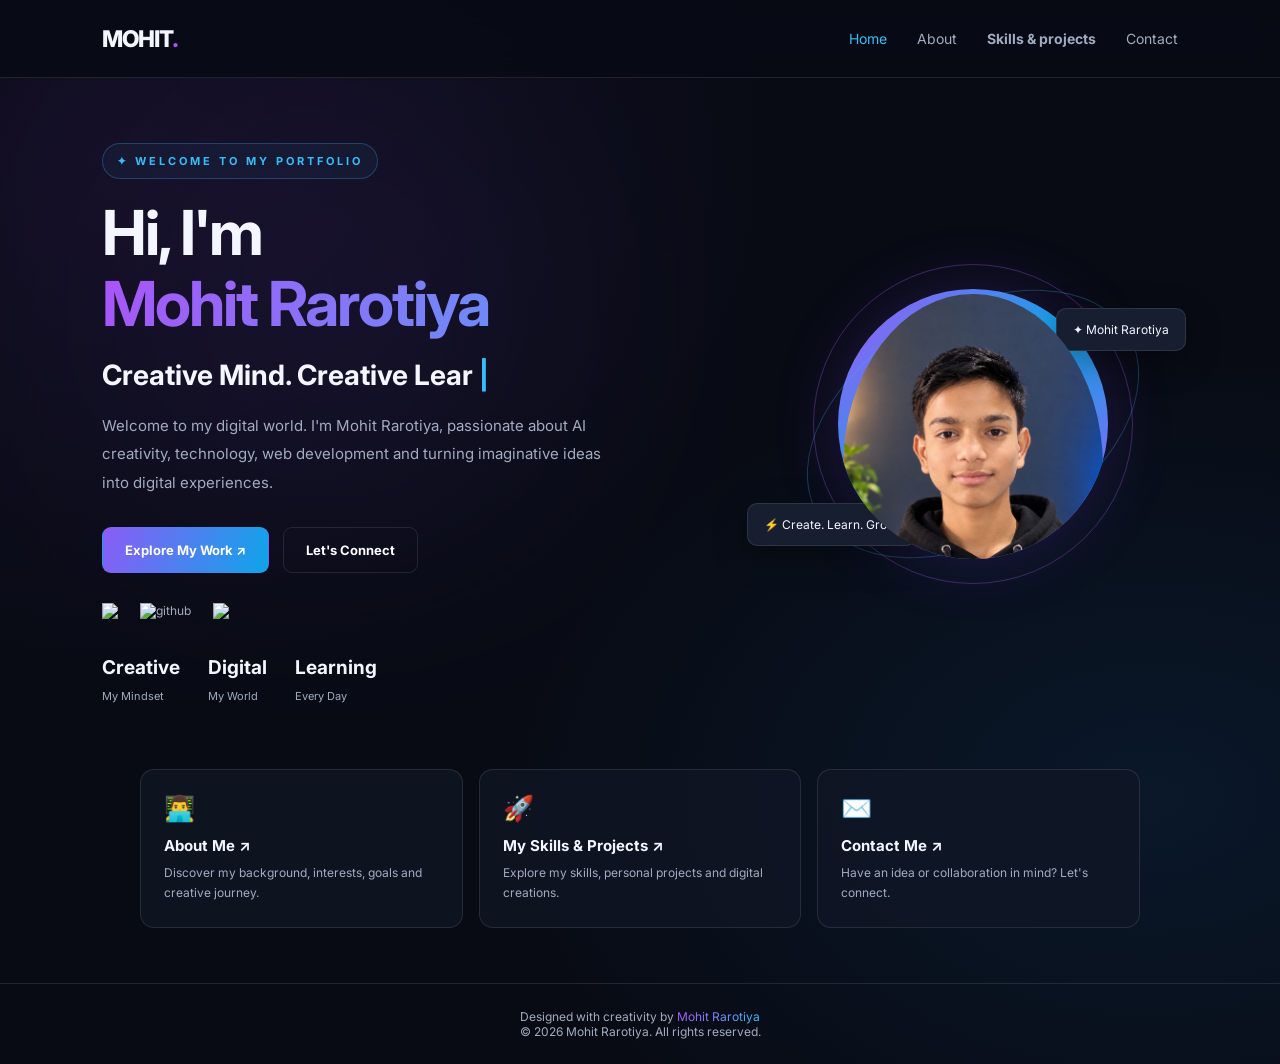
==== index.html @ 7d55318b "Add files via upload" ====
<!DOCTYPE html>
<html lang="en">
<head>
    <meta charset="UTF-8">
    <meta name="viewport" content="width=device-width, initial-scale=1.0">

    <meta name="description" content="Official portfolio of Mohit Rarotiya. Explore my skills, creative projects, AI creations and web development journey.">
    <meta name="theme-color" content="#080b14">

    <title>Mohit Rarotiya | Official Portfolio</title>

    <!-- Google Font -->
    <link rel="preconnect" href="https://fonts.googleapis.com">
    <link rel="preconnect" href="https://fonts.gstatic.com" crossorigin>
    <link href="https://fonts.googleapis.com/css2?family=Inter:wght@400;500;600;700;800;900&display=swap" rel="stylesheet">

    <!-- Main CSS -->
    <link rel="stylesheet" href="style.css">

    <!-- Main JavaScript -->
    <script src="script.js" defer></script>

    <!-- Homepage-only premium effects -->
    <style>
        .hero {
            position: relative;
            isolation: isolate;
        }

        .hero::before {
            content: "";
            position: absolute;
            width: 240px;
            height: 240px;
            background: #8b5cf6;
            filter: blur(140px);
            opacity: .23;
            z-index: -1;
            top: 15%;
            left: 10%;
            pointer-events: none;
        }

        .hero-content {
            animation: heroEnter 1s ease both;
        }

        .hero h1 .gradient {
            background-size: 200% auto;
            animation: gradientFlow 4s linear infinite;
        }

        .hero .tag {
            display: inline-block;
            padding: 10px 14px;
            border: 1px solid #38bdf844;
            border-radius: 30px;
            background: #38bdf80d;
        }

        .hero-image {
            perspective: 900px;
        }

        .profile-circle {
            transition: transform .4s ease;
        }

        .profile-circle:hover {
            transform: scale(1.045) rotateY(-5deg);
        }

        .floating-card {
            box-shadow: 0 10px 35px #0005;
            backdrop-filter: blur(12px);
            animation: cardFloat 4s ease-in-out infinite;
        }

        .card-two {
            animation-delay: -2s;
        }

        .hero-stats {
            display: flex;
            flex-wrap: wrap;
            gap: 28px;
            margin-top: 34px;
        }

        .hero-stat strong {
            display: block;
            font-size: 19px;
            color: #f4f6ff;
            margin-bottom: 5px;
        }

        .hero-stat span {
            color: #a2abc0;
            font-size: 11px;
        }

        .quick-links {
            width: min(1000px, 84%);
            margin: 0 auto 55px;
            display: grid;
            grid-template-columns: repeat(3, minmax(0, 1fr));
            gap: 16px;
        }

        .quick-link {
            display: block;
            padding: 23px;
            background: #111726b8;
            border: 1px solid rgba(255,255,255,.1);
            border-radius: 14px;
            transition: transform .3s, border-color .3s,
                        background .3s;
        }

        .quick-link:hover {
            transform: translateY(-6px);
            border-color: #a855f788;
            background: #171e30;
        }

        .quick-link .quick-icon {
            font-size: 25px;
            display: block;
            margin-bottom: 13px;
        }

        .quick-link h2 {
            font-size: 15px;
            margin-bottom: 8px;
        }

        .quick-link p {
            color: #a2abc0;
            font-size: 12px;
            line-height: 1.7;
        }

        @keyframes heroEnter {
            from { opacity: 0; transform: translateY(25px); }
            to { opacity: 1; transform: translateY(0); }
        }

        @keyframes gradientFlow {
            to { background-position: 200% center; }
        }

        @keyframes cardFloat {
            0%, 100% { translate: 0 0; }
            50% { translate: 0 -9px; }
        }

        @media (max-width: 800px) {
            .hero-stats {
                justify-content: center;
                gap: 24px;
            }

            .quick-links {
                grid-template-columns: 1fr;
            }

            .quick-link {
                padding: 20px;
            }
        }

        @media (prefers-reduced-motion: reduce) {
            .hero-content,
            .hero h1 .gradient,
            .floating-card {
                animation: none;
            }
        }
    </style>
</head>

<body>

    <!-- NAVIGATION -->
    <header class="navbar">
        <a href="index.html" class="logo" aria-label="Mohit Rarotiya Home">
            MOHIT<span>.</span>
        </a>

        <button
            class="menu-btn"
            id="menuBtn"
            aria-label="Toggle navigation"
            aria-expanded="false"
            aria-controls="navMenu">
            ☰
        </button>

        <nav id="navMenu" aria-label="Main navigation">
            <a href="index.html" class="active">Home</a>
            <a href="about.html">About</a>
            <a href="skills.html"><b>Skills & projects</b></a>
            <a href="contact.html">Contact</a>
        </nav>
    </header>

    <!-- MAIN HERO -->
    <main>
        <section class="hero">

            <div class="hero-content reveal">

                <p class="tag">✦ WELCOME TO MY PORTFOLIO</p>

                <h1>
                    Hi, I'm<br>
                    <span class="gradient">Mohit Rarotiya</span>
                </h1>

                <h2>
                    Creative Mind.
                    <span id="typing">AI Creator</span>
                    <span class="cursor">|</span>
                </h2>

                <p class="description">
                    Welcome to my digital world. I'm Mohit Rarotiya,
                    passionate about AI creativity, technology, web
                    development and turning imaginative ideas into
                    digital experiences.
                </p>

                <div class="buttons">
                    <a href="skills.html" class="btn">
                        Explore My Work ↗
                    </a>

                    <a href="contact.html" class="btn btn-outline">
                        Let's Connect
                    </a>
                </div>

                <!-- SOCIAL LINKS -->
                <div class="socials">
                    <a href="https://www.instagram.com/"
                       target="_blank"
                       rel="noopener noreferrer">
                       <img src="https://img.icons8.com/?size=80&id=BrU2BBoRXiWq&format=png" ↗
                    </a>

                    <a href="https://github.com/mohitrarotiya434-cell?utm_source=chatgpt.com"
                       target="_blank"
                       rel="noopener noreferrer">
                        <img src="https://img.icons8.com/?size=100&id=efFfwotdkiU5&format=png&color=000000" alt="github"></img>
                    </a>

                    <a href="https://www.linkedin.com/"
                       target="_blank"
                       rel="noopener noreferrer">
                        <img src="https://img.icons8.com/?size=100&id=13930&format=png&color=000000" ↗></img>
                    </a>
                </div>

                <!-- QUICK STATS -->
                <div class="hero-stats">
                    <div class="hero-stat">
                        <strong>Creative</strong>
                        <span>My Mindset</span>
                    </div>

                    <div class="hero-stat">
                        <strong>Digital</strong>
                        <span>My World</span>
                    </div>

                    <div class="hero-stat">
                        <strong>Learning</strong>
                        <span>Every Day</span>
                    </div>
                </div>

            </div>

            <!-- PROFILE VISUAL -->
            <div class="hero-image reveal">

                <div class="orbit orbit-one"></div>
                <div class="orbit orbit-two"></div>

                <div class="profile-circle">
                    <img
                        src="mohitimage.png"
                        alt="Mohit Rarotiya profile photo"
                        onerror="this.style.display='none'; this.nextElementSibling.style.display='grid';">

                    <span class="profile-placeholder">MR</span>
                </div>

                <div class="floating-card">
                    ✦ Mohit Rarotiya
                </div>

                <div class="floating-card card-two">
                    ⚡ Create. Learn. Grow.
                </div>

            </div>

        </section>

        <!-- QUICK NAVIGATION CARDS -->
        <section class="quick-links" aria-label="Explore portfolio">

            <a href="about.html" class="quick-link">
                <span class="quick-icon">👨‍💻</span>
                <h2>About Me ↗</h2>
                <p>
                    Discover my background, interests, goals
                    and creative journey.
                </p>
            </a>

            <a href="skills.html" class="quick-link">
                <span class="quick-icon">🚀</span>
                <h2>My Skills & Projects ↗</h2>
                <p>
                    Explore my skills, personal projects
                    and digital creations.
                </p>
            </a>

            <a href="contact.html" class="quick-link">
                <span class="quick-icon">✉️</span>
                <h2>Contact Me ↗</h2>
                <p>
                    Have an idea or collaboration in mind?
                    Let's connect.
                </p>
            </a>

        </section>

    </main>

    <!-- FOOTER -->
    <footer class="footer">
        <p>
            Designed with creativity by
            <span class="gradient">Mohit Rarotiya</span>
        </p>
        <p>
            © <span class="year"></span> Mohit Rarotiya.
            All rights reserved.
        </p>
    </footer>

</body>
</html>
---- style.css ----
@import url('https://fonts.googleapis.com/css2?family=Inter:wght@400;500;600;700;800&display=swap');

:root {
  --bg: #080b14;
  --panel: #111726;
  --text: #f4f6ff;
  --muted: #a2abc0;
  --purple: #a855f7;
  --blue: #38bdf8;
  --border: rgba(255,255,255,.10);
}

* {
  margin: 0;
  padding: 0;
  box-sizing: border-box;
}

html { scroll-behavior: smooth; }

body {
  font-family: 'Inter', sans-serif;
  background: var(--bg);
  color: var(--text);
  min-height: 100vh;
  overflow-x: hidden;
  background-image:
    radial-gradient(ellipse at 10% 15%, #54208026, transparent 40%),
    radial-gradient(ellipse at 90% 75%, #1261a526, transparent 40%);
}

a { color: inherit; text-decoration: none; }
button, input, textarea { font: inherit; }

.navbar {
  min-height: 78px;
  display: flex;
  align-items: center;
  justify-content: space-between;
  padding: 18px 8%;
  border-bottom: 1px solid var(--border);
  background: #080b14d9;
  backdrop-filter: blur(15px);
  position: sticky;
  top: 0;
  z-index: 100;
}

.logo { font-size: 23px; font-weight: 800; letter-spacing: -1px; }
.logo span { color: var(--purple); }

.navbar nav { display: flex; gap: 30px; }
.navbar nav a {
  font-size: 14px;
  color: var(--muted);
  transition: color .3s, transform .3s;
}
.navbar nav a:hover,
.navbar nav a.active { color: var(--blue); }
.navbar nav a:hover { transform: translateY(-2px); }

.menu-btn {
  display: none;
  background: none;
  color: white;
  border: 0;
  font-size: 26px;
  cursor: pointer;
}

.hero {
  width: min(1100px, 84%);
  min-height: 76vh;
  margin: auto;
  display: grid;
  grid-template-columns: 1.2fr .8fr;
  align-items: center;
  gap: 50px;
  padding: 65px 0;
}

.tag {
  color: var(--blue);
  font-size: 11px;
  font-weight: 700;
  letter-spacing: 3px;
  margin-bottom: 18px;
}

.hero h1, .section-heading h1 {
  font-size: clamp(36px, 5vw, 62px);
  line-height: 1.15;
  letter-spacing: -2px;
  margin-bottom: 18px;
}

.gradient {
  background: linear-gradient(110deg, var(--purple), var(--blue));
  -webkit-background-clip: text;
  background-clip: text;
  color: transparent;
}

.hero h2 { font-size: clamp(20px, 3vw, 28px); margin-bottom: 20px; }
.cursor { color: var(--blue); animation: blink .7s infinite; }

.description {
  max-width: 520px;
  color: var(--muted);
  font-size: 15px;
  line-height: 1.9;
}

.buttons { display: flex; gap: 14px; flex-wrap: wrap; margin: 30px 0; }

.btn {
  display: inline-flex;
  justify-content: center;
  align-items: center;
  padding: 14px 22px;
  border: 1px solid transparent;
  border-radius: 9px;
  color: white;
  font-size: 13px;
  font-weight: 700;
  background: linear-gradient(110deg, #8b5cf6, #0ea5e9);
  cursor: pointer;
  transition: transform .25s, box-shadow .25s;
}

.btn:hover {
  transform: translateY(-4px);
  box-shadow: 0 10px 30px #6d28d944;
}

.btn-outline { background: transparent; border-color: var(--border); }
.btn-outline:hover { border-color: var(--blue); }

.socials { display: flex; gap: 22px; flex-wrap: wrap; }
.socials a, .text-link { color: var(--muted); font-size: 12px; transition: color .3s; }
.socials a:hover, .text-link:hover { color: var(--blue); }

.hero-image {
  min-height: 360px;
  display: grid;
  place-items: center;
  position: relative;
}

.profile-circle {
  width: min(270px, 70vw);
  aspect-ratio: 1;
  border-radius: 50%;
  display: grid;
  place-items: center;
  overflow: hidden;
  background: linear-gradient(135deg, #a855f7, #0ea5e9, #a855f7);
  padding: 5px;
  box-shadow: 0 0 65px #7c3aed35;
  animation: float 5s ease-in-out infinite;
}

.profile-circle img {
  width: 100%;
  height: 100%;
  border-radius: 50%;
  object-fit: cover;
  position: relative;
  z-index: 1;
}

.profile-placeholder {
  display: none;
  place-items: center;
  width: 100%;
  height: 100%;
  border-radius: 50%;
  background: var(--panel);
  font-size: 50px;
  font-weight: 800;
}

.orbit {
  position: absolute;
  width: 320px;
  height: 320px;
  border: 1px solid #a855f755;
  border-radius: 50%;
  animation: spin 15s linear infinite;
}

.orbit-two {
  width: 360px;
  height: 230px;
  border-color: #38bdf844;
  transform: rotate(-30deg);
  animation-direction: reverse;
}

.floating-card {
  position: absolute;
  top: 18%;
  right: -2%;
  background: #171e30;
  border: 1px solid var(--border);
  padding: 13px 16px;
  border-radius: 10px;
  font-size: 12px;
  animation: float 4s ease-in-out infinite;
}

.card-two { top: auto; bottom: 16%; right: auto; left: -5%; animation-delay: -2s; }

.page-container { width: min(1000px, 84%); margin: auto; padding: 65px 0 85px; }
.section-heading { text-align: center; margin-bottom: 45px; }
.section-heading h1 { font-size: clamp(36px, 5vw, 50px); }
.section-heading > p:last-child { color: var(--muted); font-size: 14px; line-height: 1.8; }

.about-grid, .projects-grid {
  display: grid;
  grid-template-columns: repeat(2, minmax(0, 1fr));
  gap: 20px;
}

.about-card, .project-card, .skill-card, .contact-info, .contact-form, .quote-card {
  background: linear-gradient(145deg, #151c2d, #0d1220);
  border: 1px solid var(--border);
  border-radius: 16px;
  padding: 26px;
  transition: transform .3s, border-color .3s;
}

.about-card:hover, .project-card:hover, .skill-card:hover {
  transform: translateY(-6px);
  border-color: #a855f766;
}

.about-icon { font-size: 27px; margin-bottom: 18px; }
.about-card h2, .project-card h2, .contact-info h2 { font-size: 19px; margin-bottom: 14px; }
.about-card p, .project-card p, .contact-info > p {
  color: var(--muted);
  font-size: 13px;
  line-height: 1.9;
  margin-bottom: 8px;
}

.about-card strong { color: var(--text); }

.quote-card { margin-top: 25px; text-align: center; padding: 38px 25px; }
.quote-card h2 { font-size: clamp(19px, 3vw, 27px); line-height: 1.6; }

.skills-grid { display: grid; grid-template-columns: repeat(2, minmax(0, 1fr)); gap: 20px; }
.skill-top { display: flex; justify-content: space-between; gap: 12px; font-size: 13px; margin-bottom: 15px; }
.skill-top span:last-child { color: var(--blue); }

.skill-track { height: 7px; background: #252d40; border-radius: 20px; overflow: hidden; }
.skill-fill {
  height: 100%;
  width: 0;
  border-radius: 20px;
  background: linear-gradient(90deg, var(--purple), var(--blue));
  transition: width 1.4s cubic-bezier(.2,.8,.2,1);
}

.projects-heading { margin-top: 85px; }
.projects-grid { grid-template-columns: repeat(3, minmax(0, 1fr)); }
.project-card { padding: 22px; }
.project-art {
  height: 125px;
  display: grid;
  place-items: center;
  background: linear-gradient(135deg, #8b5cf626, #0ea5e926);
  border-radius: 10px;
  font-size: 42px;
  margin-bottom: 22px;
}
.project-card .tag { font-size: 9px; letter-spacing: 1.5px; margin-bottom: 12px; }
.project-card .text-link { display: inline-block; margin-top: 12px; }

.contact-grid { display: grid; grid-template-columns: .8fr 1.2fr; gap: 24px; }
.contact-info, .contact-form { padding: 28px; }
.contact-item { display: flex; gap: 14px; align-items: center; margin-top: 28px; }
.contact-item > span { font-size: 23px; }
.contact-item strong { font-size: 13px; }
.contact-item p { color: var(--muted); font-size: 12px; margin-top: 5px; overflow-wrap: anywhere; }

.contact-form { display: flex; flex-direction: column; gap: 12px; }
.contact-form label { font-size: 12px; color: #d8def0; margin-top: 5px; }
.contact-form input, .contact-form textarea {
  width: 100%;
  padding: 13px 14px;
  background: #090e1b;
  border: 1px solid var(--border);
  border-radius: 8px;
  color: white;
  outline: none;
  font-size: 13px;
}
.contact-form input:focus, .contact-form textarea:focus { border-color: var(--purple); }
.contact-form textarea { resize: vertical; }
.contact-form .btn { align-self: flex-start; margin-top: 8px; }
.form-status { color: var(--blue); font-size: 12px; line-height: 1.6; }

.footer {
  padding: 25px 15px;
  text-align: center;
  color: var(--muted);
  border-top: 1px solid var(--border);
  font-size: 12px;
}

.reveal { opacity: 0; transform: translateY(22px); transition: opacity .7s, transform .7s; }
.reveal.visible { opacity: 1; transform: translateY(0); }

@keyframes float {
  0%, 100% { transform: translateY(0); }
  50% { transform: translateY(-13px); }
}
@keyframes spin { to { rotate: 360deg; } }
@keyframes blink { 50% { opacity: 0; } }

@media (max-width: 800px) {
  .hero { grid-template-columns: 1fr; text-align: center; gap: 30px; }
  .hero-content { order: 1; }
  .hero-image { order: 0; min-height: 300px; }
  .description { margin: auto; }
  .buttons, .socials { justify-content: center; }
  .orbit { width: 280px; height: 280px; }
  .orbit-two { width: 300px; height: 200px; }
  .profile-circle { width: 225px; }
  .floating-card { right: 5%; }
  .card-two { left: 4%; }
  .projects-grid { grid-template-columns: repeat(2, minmax(0, 1fr)); }
  .contact-grid { grid-template-columns: 1fr; }
}

@media (max-width: 600px) {
  .navbar { padding: 16px 6%; }
  .menu-btn { display: block; }
  .navbar nav {
    display: none;
    position: absolute;
    top: 100%;
    left: 0;
    right: 0;
    background: #0c1120;
    border-bottom: 1px solid var(--border);
    padding: 22px;
    flex-direction: column;
    gap: 22px;
  }
  .navbar nav.open { display: flex; }
  .hero, .page-container { width: 88%; }
  .hero { padding: 40px 0; }
  .hero h1 { letter-spacing: -1px; }
  .about-grid, .skills-grid, .projects-grid { grid-template-columns: 1fr; }
  .page-container { padding-top: 45px; }
  .section-heading { margin-bottom: 32px; }
  .projects-heading { margin-top: 60px; }
  .floating-card { font-size: 10px; padding: 10px; }
  .about-card, .project-card, .skill-card { padding: 22px; }
}

@media (prefers-reduced-motion: reduce) {
  *, *::before, *::after {
    animation-duration: .01ms !important;
    animation-iteration-count: 1 !important;
    scroll-behavior: auto !important;
    transition-duration: .01ms !important;
  }
  .reveal { opacity: 1; transform: none; }
}
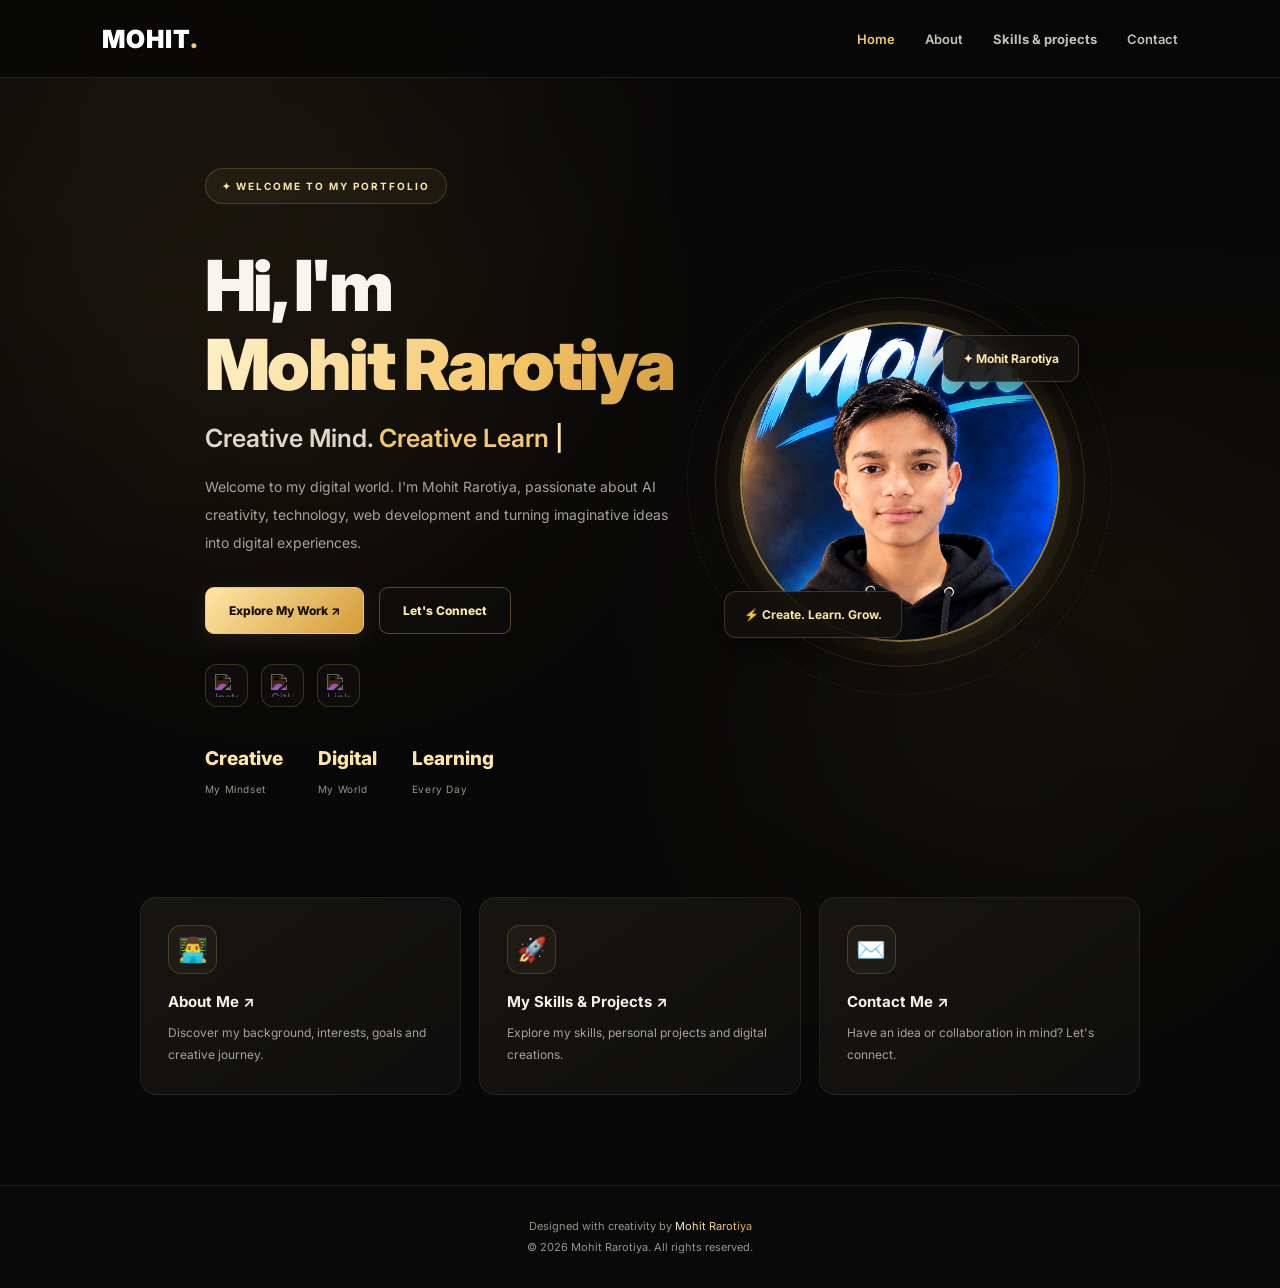
==== commit 978eacc2: "Update index.html" ====
--- a/index.html
+++ b/index.html
@@ -1,4 +1,3 @@
-
 <!DOCTYPE html>
 <html lang="en">
 <head>
@@ -6,175 +5,703 @@
     <meta name="viewport" content="width=device-width, initial-scale=1.0">
 
     <meta name="description" content="Official portfolio of Mohit Rarotiya. Explore my skills, creative projects, AI creations and web development journey.">
-    <meta name="theme-color" content="#080b14">
+    <meta name="theme-color" content="#080808">
 
     <title>Mohit Rarotiya | Official Portfolio</title>
 
-    <!-- Google Font -->
     <link rel="preconnect" href="https://fonts.googleapis.com">
     <link rel="preconnect" href="https://fonts.gstatic.com" crossorigin>
     <link href="https://fonts.googleapis.com/css2?family=Inter:wght@400;500;600;700;800;900&display=swap" rel="stylesheet">
 
-    <!-- Main CSS -->
     <link rel="stylesheet" href="style.css">
-
-    <!-- Main JavaScript -->
     <script src="script.js" defer></script>
 
-    <!-- Homepage-only premium effects -->
     <style>
+        :root {
+            --bg: #080808;
+            --surface: #111111;
+            --gold: #f5c76b;
+            --gold-light: #ffe6a6;
+            --text: #f7f5ef;
+            --muted: #a6a29a;
+            --border: rgba(245, 199, 107, .2);
+        }
+
+        * {
+            box-sizing: border-box;
+        }
+
+        html {
+            scroll-behavior: smooth;
+            background: var(--bg);
+        }
+
+        body {
+            margin: 0;
+            font-family: 'Inter', sans-serif;
+            color: var(--text);
+            background:
+                radial-gradient(ellipse at 12% 10%, #f5c76b0d, transparent 34%),
+                radial-gradient(ellipse at 90% 45%, #b47b250b, transparent 35%),
+                var(--bg);
+            overflow-x: hidden;
+        }
+
+        a {
+            text-decoration: none;
+        }
+
+        /* PREMIUM NAVIGATION */
+
+        .navbar {
+            position: sticky;
+            top: 0;
+            z-index: 1000;
+            display: flex;
+            justify-content: space-between;
+            align-items: center;
+            padding: 19px 8%;
+            background: rgba(8, 8, 8, .84);
+            backdrop-filter: blur(18px);
+            -webkit-backdrop-filter: blur(18px);
+            border-bottom: 1px solid rgba(245, 199, 107, .12);
+        }
+
+        .logo {
+            font-size: 25px;
+            font-weight: 900;
+            letter-spacing: 1px;
+            color: #fff;
+        }
+
+        .logo span {
+            color: var(--gold);
+        }
+
+        #navMenu {
+            display: flex;
+            align-items: center;
+            gap: 30px;
+        }
+
+        #navMenu a {
+            color: #c7c2b8;
+            font-size: 13px;
+            font-weight: 600;
+            transition: color .3s ease;
+        }
+
+        #navMenu a:hover,
+        #navMenu a.active {
+            color: var(--gold);
+        }
+
+        .menu-btn {
+            display: none;
+            color: var(--gold);
+            background: transparent;
+            border: 1px solid var(--border);
+            padding: 8px 12px;
+            border-radius: 8px;
+            font-size: 22px;
+            cursor: pointer;
+        }
+
+        /* HERO SECTION */
+
         .hero {
             position: relative;
             isolation: isolate;
+            min-height: 650px;
+            padding: 90px 8% 100px;
+            display: grid;
+            grid-template-columns: 1.15fr .85fr;
+            align-items: center;
+            gap: 45px;
         }
 
         .hero::before {
             content: "";
             position: absolute;
-            width: 240px;
-            height: 240px;
-            background: #8b5cf6;
-            filter: blur(140px);
-            opacity: .23;
             z-index: -1;
-            top: 15%;
-            left: 10%;
+            width: 330px;
+            height: 330px;
+            top: 12%;
+            left: 2%;
+            border-radius: 50%;
+            background: #e5a83b;
+            filter: blur(150px);
+            opacity: .13;
             pointer-events: none;
         }
 
+        .hero::after {
+            content: "";
+            position: absolute;
+            z-index: -1;
+            width: 280px;
+            height: 280px;
+            right: 4%;
+            bottom: 5%;
+            border-radius: 50%;
+            background: #f5c76b;
+            filter: blur(150px);
+            opacity: .09;
+            pointer-events: none;
+        }
+
         .hero-content {
-            animation: heroEnter 1s ease both;
-        }
-
-        .hero h1 .gradient {
-            background-size: 200% auto;
-            animation: gradientFlow 4s linear infinite;
-        }
-
-        .hero .tag {
-            display: inline-block;
-            padding: 10px 14px;
-            border: 1px solid #38bdf844;
-            border-radius: 30px;
-            background: #38bdf80d;
-        }
-
-        .hero-image {
-            perspective: 900px;
-        }
-
-        .profile-circle {
-            transition: transform .4s ease;
-        }
-
-        .profile-circle:hover {
-            transform: scale(1.045) rotateY(-5deg);
-        }
-
-        .floating-card {
-            box-shadow: 0 10px 35px #0005;
-            backdrop-filter: blur(12px);
-            animation: cardFloat 4s ease-in-out infinite;
-        }
-
-        .card-two {
-            animation-delay: -2s;
-        }
+            animation: heroEnter .9s ease both;
+        }
+
+        .tag {
+            display: inline-flex;
+            align-items: center;
+            gap: 8px;
+            padding: 11px 16px;
+            color: var(--gold-light);
+            background: #f5c76b0c;
+            border: 1px solid var(--border);
+            border-radius: 50px;
+            font-size: 10px;
+            font-weight: 700;
+            letter-spacing: 2px;
+        }
+
+        .hero h1 {
+            margin: 25px 0 18px;
+            font-size: clamp(43px, 5.5vw, 76px);
+            line-height: 1.12;
+            font-weight: 900;
+            letter-spacing: -2.5px;
+        }
+
+        .gradient {
+            background: linear-gradient(
+                110deg,
+                #fff1c9 0%,
+                #f5c76b 30%,
+                #c68b2c 55%,
+                #ffe7a3 75%,
+                #f5c76b 100%
+            );
+            background-size: 220% auto;
+            -webkit-background-clip: text;
+            background-clip: text;
+            -webkit-text-fill-color: transparent;
+            animation: goldFlow 6s linear infinite;
+        }
+
+        .hero h2 {
+            margin: 0 0 20px;
+            color: #ded8cc;
+            font-size: clamp(18px, 2vw, 25px);
+            font-weight: 600;
+        }
+
+        #typing {
+            color: var(--gold);
+        }
+
+        .cursor {
+            color: var(--gold-light);
+            animation: blink .8s infinite;
+        }
+
+        .description {
+            max-width: 570px;
+            color: var(--muted);
+            font-size: 14px;
+            line-height: 2;
+        }
+
+        /* BUTTONS */
+
+        .buttons {
+            display: flex;
+            flex-wrap: wrap;
+            gap: 15px;
+            margin-top: 30px;
+        }
+
+        .btn {
+            display: inline-flex;
+            justify-content: center;
+            align-items: center;
+            gap: 8px;
+            padding: 15px 23px;
+            border: 1px solid var(--gold);
+            border-radius: 9px;
+            color: #171006;
+            background: linear-gradient(135deg, #ffe6a6, #d49b37);
+            box-shadow: 0 5px 25px #f5c76b18;
+            font-size: 12px;
+            font-weight: 800;
+            transition: transform .3s ease, box-shadow .3s ease;
+        }
+
+        .btn:hover {
+            transform: translateY(-4px);
+            box-shadow: 0 10px 35px #f5c76b35;
+        }
+
+        .btn-outline {
+            color: var(--gold-light);
+            background: #ffffff03;
+            border-color: #f5c76b55;
+            box-shadow: none;
+        }
+
+        .btn-outline:hover {
+            background: #f5c76b12;
+        }
+
+        /* SOCIAL LINKS */
+
+        .socials {
+            display: flex;
+            align-items: center;
+            gap: 13px;
+            margin-top: 27px;
+        }
+
+        .socials a {
+            width: 43px;
+            height: 43px;
+            display: grid;
+            place-items: center;
+            border: 1px solid var(--border);
+            border-radius: 12px;
+            background: #ffffff05;
+            transition: .3s ease;
+        }
+
+        .socials a:hover {
+            transform: translateY(-4px);
+            border-color: var(--gold);
+            background: #f5c76b12;
+        }
+
+        .socials img {
+            display: block;
+            width: 23px;
+            height: 23px;
+            object-fit: contain;
+            filter: invert(1);
+        }
+
+        /* STATS */
 
         .hero-stats {
             display: flex;
             flex-wrap: wrap;
-            gap: 28px;
-            margin-top: 34px;
+            gap: 35px;
+            margin-top: 40px;
         }
 
         .hero-stat strong {
             display: block;
+            margin-bottom: 7px;
+            color: var(--gold-light);
             font-size: 19px;
-            color: #f4f6ff;
-            margin-bottom: 5px;
+            font-weight: 800;
         }
 
         .hero-stat span {
-            color: #a2abc0;
-            font-size: 11px;
-        }
+            color: #99948a;
+            font-size: 10px;
+            letter-spacing: .6px;
+        }
+
+        /* PROFILE VISUAL */
+
+        .hero-image {
+            position: relative;
+            display: grid;
+            place-items: center;
+            min-height: 420px;
+            perspective: 1000px;
+            animation: heroEnter 1.1s ease both;
+        }
+
+        .profile-circle {
+            position: relative;
+            z-index: 2;
+            width: min(320px, 75vw);
+            aspect-ratio: 1;
+            overflow: hidden;
+            display: grid;
+            place-items: center;
+            border: 2px solid #f5c76b99;
+            border-radius: 50%;
+            background:
+                radial-gradient(circle at 50% 35%, #4b371b, #17130c 65%, #080808);
+            box-shadow:
+                0 0 0 12px #f5c76b08,
+                0 0 45px #f5c76b22,
+                inset 0 0 45px #f5c76b0c;
+            transition: transform .4s ease, box-shadow .4s ease;
+        }
+
+        .profile-circle:hover {
+            transform: scale(1.035) rotateY(-4deg);
+            box-shadow:
+                0 0 0 12px #f5c76b0b,
+                0 0 65px #f5c76b35;
+        }
+
+        .profile-circle img {
+            width: 100%;
+            height: 100%;
+            object-fit: cover;
+            position: absolute;
+            inset: 0;
+        }
+
+        .profile-placeholder {
+            display: none;
+            place-items: center;
+            width: 100%;
+            height: 100%;
+            font-size: 75px;
+            font-weight: 900;
+            color: var(--gold);
+        }
+
+        .orbit {
+            position: absolute;
+            width: 370px;
+            height: 370px;
+            border: 1px solid #f5c76b27;
+            border-radius: 50%;
+            pointer-events: none;
+        }
+
+        .orbit-two {
+            width: 425px;
+            height: 425px;
+            border-style: dashed;
+            border-color: #f5c76b18;
+            animation: orbitRotate 35s linear infinite;
+        }
+
+        .floating-card {
+            position: absolute;
+            z-index: 3;
+            padding: 15px 19px;
+            border: 1px solid #f5c76b35;
+            border-radius: 12px;
+            background: rgba(19, 17, 13, .88);
+            color: var(--gold-light);
+            font-size: 12px;
+            font-weight: 700;
+            backdrop-filter: blur(15px);
+            box-shadow: 0 10px 35px #0008;
+            animation: cardFloat 4s ease-in-out infinite;
+        }
+
+        .floating-card:not(.card-two) {
+            top: 15%;
+            right: -1%;
+        }
+
+        .card-two {
+            bottom: 13%;
+            left: 0;
+            animation-delay: -2s;
+        }
+
+        /* QUICK NAVIGATION */
 
         .quick-links {
             width: min(1000px, 84%);
-            margin: 0 auto 55px;
+            margin: 0 auto 90px;
             display: grid;
             grid-template-columns: repeat(3, minmax(0, 1fr));
-            gap: 16px;
+            gap: 18px;
         }
 
         .quick-link {
+            position: relative;
+            overflow: hidden;
             display: block;
-            padding: 23px;
-            background: #111726b8;
-            border: 1px solid rgba(255,255,255,.1);
-            border-radius: 14px;
-            transition: transform .3s, border-color .3s,
-                        background .3s;
+            padding: 27px;
+            border: 1px solid #ffffff12;
+            border-radius: 16px;
+            background: linear-gradient(145deg, #171511, #0e0e0e);
+            transition: transform .3s ease, border-color .3s ease,
+                        box-shadow .3s ease;
+        }
+
+        .quick-link::before {
+            content: "";
+            position: absolute;
+            top: 0;
+            left: 0;
+            width: 100%;
+            height: 2px;
+            background: linear-gradient(90deg, transparent, var(--gold), transparent);
+            opacity: 0;
+            transition: opacity .3s ease;
         }
 
         .quick-link:hover {
-            transform: translateY(-6px);
-            border-color: #a855f788;
-            background: #171e30;
-        }
-
-        .quick-link .quick-icon {
-            font-size: 25px;
-            display: block;
-            margin-bottom: 13px;
+            transform: translateY(-7px);
+            border-color: #f5c76b55;
+            box-shadow: 0 15px 40px #0005;
+        }
+
+        .quick-link:hover::before {
+            opacity: 1;
+        }
+
+        .quick-icon {
+            display: inline-grid;
+            place-items: center;
+            width: 49px;
+            height: 49px;
+            margin-bottom: 18px;
+            border: 1px solid var(--border);
+            border-radius: 13px;
+            background: #f5c76b0b;
+            font-size: 24px;
         }
 
         .quick-link h2 {
+            margin: 0 0 11px;
+            color: #f7f1e5;
             font-size: 15px;
-            margin-bottom: 8px;
         }
 
         .quick-link p {
-            color: #a2abc0;
+            margin: 0;
+            color: #a6a29a;
             font-size: 12px;
-            line-height: 1.7;
-        }
+            line-height: 1.9;
+        }
+
+        /* FOOTER */
+
+        .footer {
+            padding: 30px 20px;
+            text-align: center;
+            border-top: 1px solid #f5c76b18;
+            background: #090909;
+        }
+
+        .footer p {
+            color: #99948a;
+            font-size: 11px;
+            line-height: 1.9;
+        }
+
+        /* ANIMATIONS */
 
         @keyframes heroEnter {
-            from { opacity: 0; transform: translateY(25px); }
-            to { opacity: 1; transform: translateY(0); }
-        }
-
-        @keyframes gradientFlow {
-            to { background-position: 200% center; }
+            from {
+                opacity: 0;
+                transform: translateY(25px);
+            }
+            to {
+                opacity: 1;
+                transform: translateY(0);
+            }
+        }
+
+        @keyframes goldFlow {
+            to {
+                background-position: 220% center;
+            }
         }
 
         @keyframes cardFloat {
-            0%, 100% { translate: 0 0; }
-            50% { translate: 0 -9px; }
-        }
-
-        @media (max-width: 800px) {
+            0%, 100% {
+                translate: 0 0;
+            }
+            50% {
+                translate: 0 -9px;
+            }
+        }
+
+        @keyframes orbitRotate {
+            to {
+                transform: rotate(360deg);
+            }
+        }
+
+        @keyframes blink {
+            50% {
+                opacity: 0;
+            }
+        }
+
+        /* TABLETS AND MOBILE */
+
+        @media (max-width: 900px) {
+            .navbar {
+                padding: 17px 6%;
+            }
+
+            .hero {
+                padding: 70px 6%;
+                gap: 25px;
+            }
+
+            .hero h1 {
+                font-size: clamp(40px, 6vw, 60px);
+            }
+
+            .orbit {
+                width: 310px;
+                height: 310px;
+            }
+
+            .orbit-two {
+                width: 355px;
+                height: 355px;
+            }
+
+            .quick-links {
+                width: 88%;
+                gap: 12px;
+            }
+
+            .quick-link {
+                padding: 21px;
+            }
+        }
+
+        @media (max-width: 700px) {
+            .menu-btn {
+                display: block;
+            }
+
+            #navMenu {
+                display: none;
+                position: absolute;
+                top: calc(100% + 1px);
+                left: 0;
+                right: 0;
+                padding: 18px 6% 23px;
+                flex-direction: column;
+                align-items: stretch;
+                gap: 0;
+                background: rgba(9, 9, 9, .98);
+                border-bottom: 1px solid var(--border);
+            }
+
+            #navMenu.open {
+                display: flex;
+            }
+
+            #navMenu a {
+                padding: 14px 0;
+                border-bottom: 1px solid #ffffff0c;
+            }
+
+            .hero {
+                min-height: auto;
+                grid-template-columns: 1fr;
+                text-align: center;
+                padding: 65px 7% 65px;
+                gap: 40px;
+            }
+
+            .hero-content {
+                order: 1;
+            }
+
+            .hero-image {
+                order: 2;
+                min-height: 340px;
+            }
+
+            .hero h1 {
+                font-size: clamp(43px, 10vw, 63px);
+                letter-spacing: -1.8px;
+            }
+
+            .description {
+                margin-left: auto;
+                margin-right: auto;
+            }
+
+            .buttons,
+            .socials,
             .hero-stats {
                 justify-content: center;
-                gap: 24px;
+            }
+
+            .hero-stats {
+                gap: 25px;
+            }
+
+            .profile-circle {
+                width: min(260px, 68vw);
+            }
+
+            .orbit {
+                width: 290px;
+                height: 290px;
+            }
+
+            .orbit-two {
+                width: 330px;
+                height: 330px;
+            }
+
+            .floating-card:not(.card-two) {
+                right: 0;
+                top: 12%;
+            }
+
+            .card-two {
+                left: 0;
+                bottom: 10%;
             }
 
             .quick-links {
+                width: 86%;
                 grid-template-columns: 1fr;
-            }
-
-            .quick-link {
-                padding: 20px;
+                margin-bottom: 60px;
+            }
+        }
+
+        @media (max-width: 380px) {
+            .hero h1 {
+                font-size: 39px;
+            }
+
+            .buttons {
+                flex-direction: column;
+            }
+
+            .btn {
+                width: 100%;
+            }
+
+            .hero-stats {
+                gap: 18px;
+            }
+
+            .hero-stat strong {
+                font-size: 16px;
+            }
+
+            .floating-card {
+                padding: 11px;
+                font-size: 10px;
             }
         }
 
         @media (prefers-reduced-motion: reduce) {
-            .hero-content,
-            .hero h1 .gradient,
-            .floating-card {
-                animation: none;
+            *,
+            *::before,
+            *::after {
+                animation-duration: .01ms !important;
+                animation-iteration-count: 1 !important;
+                scroll-behavior: auto !important;
+                transition-duration: .01ms !important;
             }
         }
     </style>
@@ -200,7 +727,7 @@
         <nav id="navMenu" aria-label="Main navigation">
             <a href="index.html" class="active">Home</a>
             <a href="about.html">About</a>
-            <a href="skills.html"><b>Skills & projects</b></a>
+            <a href="skills.html"><b>Skills &amp; projects</b></a>
             <a href="contact.html">Contact</a>
         </nav>
     </header>
@@ -245,20 +772,26 @@
                 <div class="socials">
                     <a href="https://www.instagram.com/"
                        target="_blank"
-                       rel="noopener noreferrer">
-                       <img src="https://img.icons8.com/?size=80&id=BrU2BBoRXiWq&format=png" ↗
+                       rel="noopener noreferrer"
+                       aria-label="Instagram">
+                        <img src="https://img.icons8.com/?size=80&id=BrU2BBoRXiWq&format=png"
+                             alt="Instagram">
                     </a>
 
-                    <a href="https://github.com/mohitrarotiya434-cell?utm_source=chatgpt.com"
+                    <a href="https://github.com/mohitrarotiya434-cell"
                        target="_blank"
-                       rel="noopener noreferrer">
-                        <img src="https://img.icons8.com/?size=100&id=efFfwotdkiU5&format=png&color=000000" alt="github"></img>
+                       rel="noopener noreferrer"
+                       aria-label="GitHub">
+                        <img src="https://img.icons8.com/?size=100&id=efFfwotdkiU5&format=png&color=000000"
+                             alt="GitHub">
                     </a>
 
                     <a href="https://www.linkedin.com/"
                        target="_blank"
-                       rel="noopener noreferrer">
-                        <img src="https://img.icons8.com/?size=100&id=13930&format=png&color=000000" ↗></img>
+                       rel="noopener noreferrer"
+                       aria-label="LinkedIn">
+                        <img src="https://img.icons8.com/?size=100&id=13930&format=png&color=000000"
+                             alt="LinkedIn">
                     </a>
                 </div>
 
@@ -323,7 +856,7 @@
 
             <a href="skills.html" class="quick-link">
                 <span class="quick-icon">🚀</span>
-                <h2>My Skills & Projects ↗</h2>
+                <h2>My Skills &amp; Projects ↗</h2>
                 <p>
                     Explore my skills, personal projects
                     and digital creations.
@@ -340,7 +873,6 @@
             </a>
 
         </section>
-
     </main>
 
     <!-- FOOTER -->
@@ -356,4 +888,4 @@
     </footer>
 
 </body>
-</html>
+    </html>
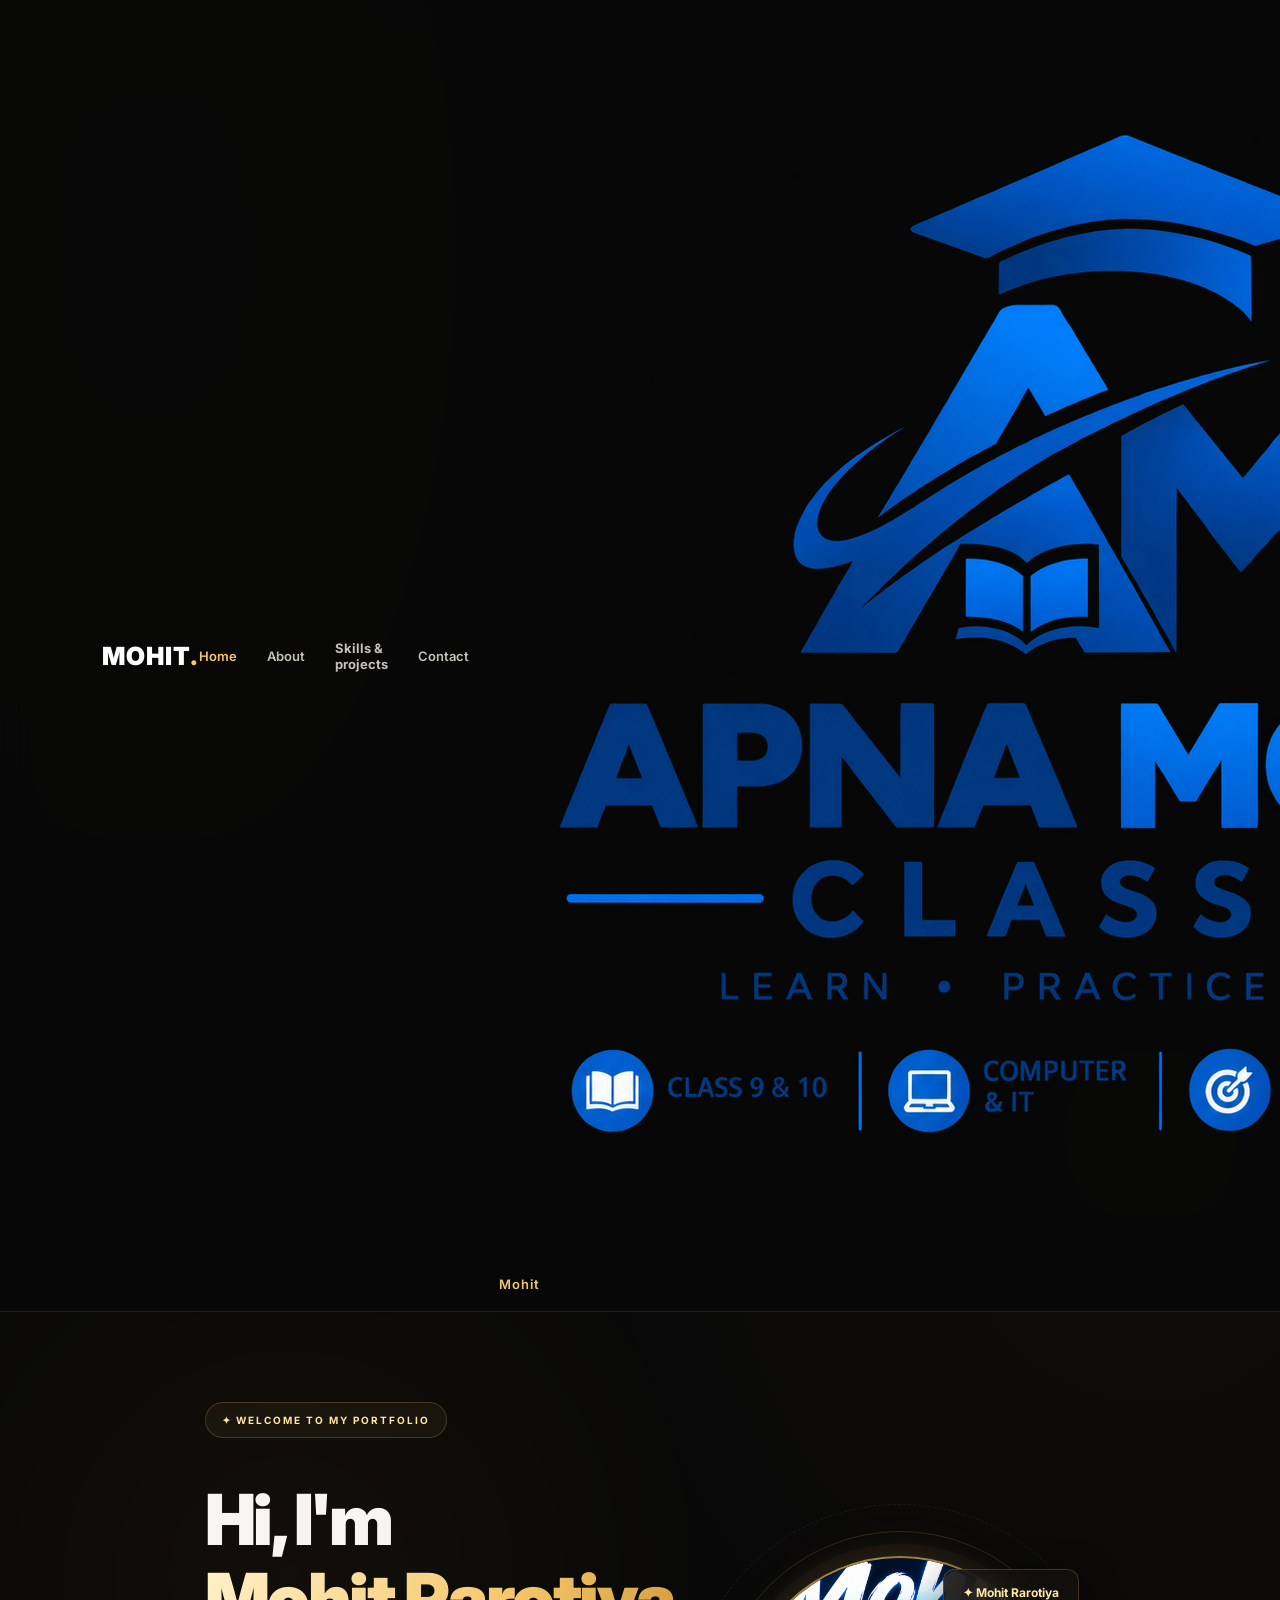
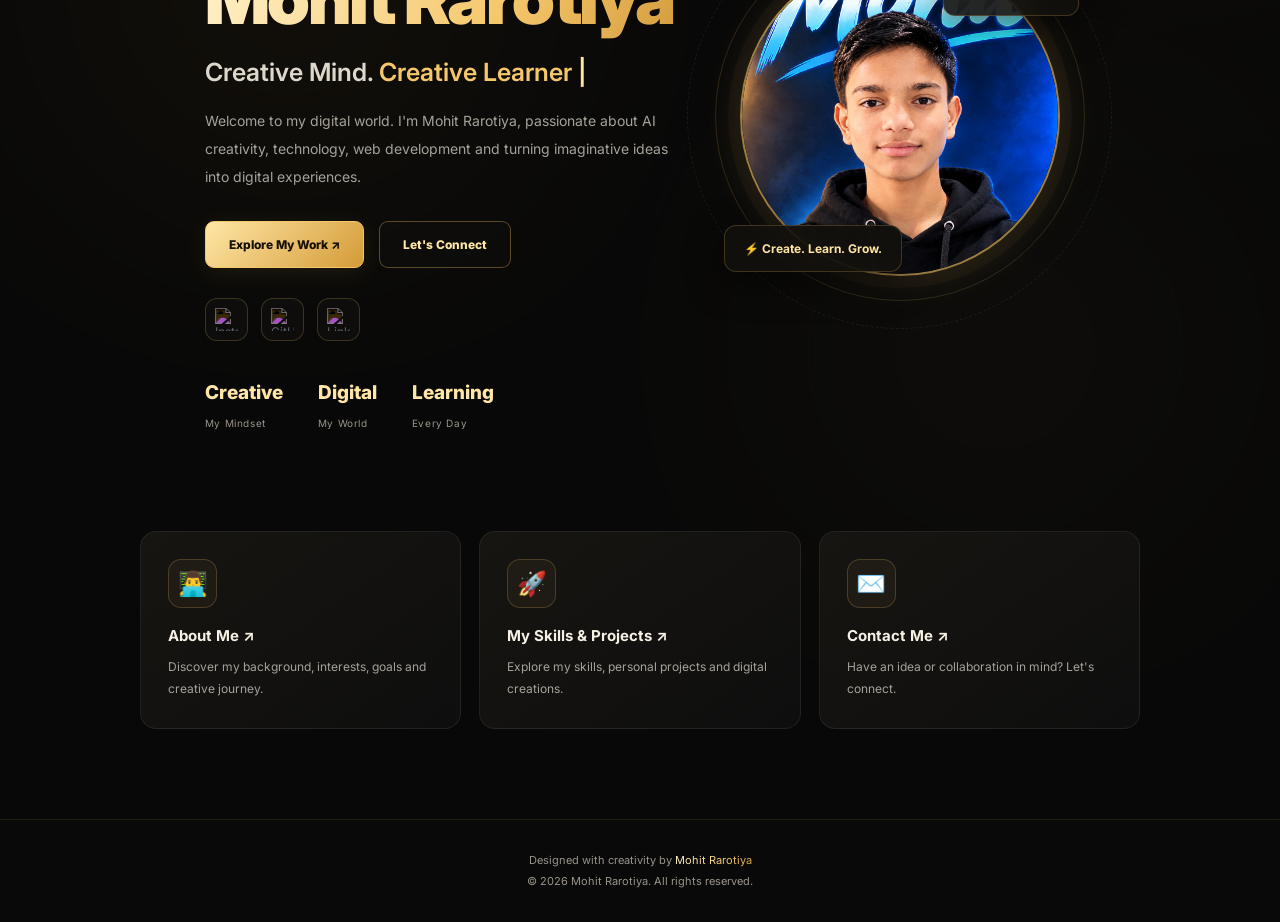
==== commit 3b426077: "Update index.html" ====
--- a/index.html
+++ b/index.html
@@ -729,6 +729,10 @@
             <a href="about.html">About</a>
             <a href="skills.html"><b>Skills &amp; projects</b></a>
             <a href="contact.html">Contact</a>
+            <a href="index.html" class="logo">
+  <img src="logo.png" alt="Mohit Logo">
+  <span>Mohit</span>
+            </a>
         </nav>
     </header>
 
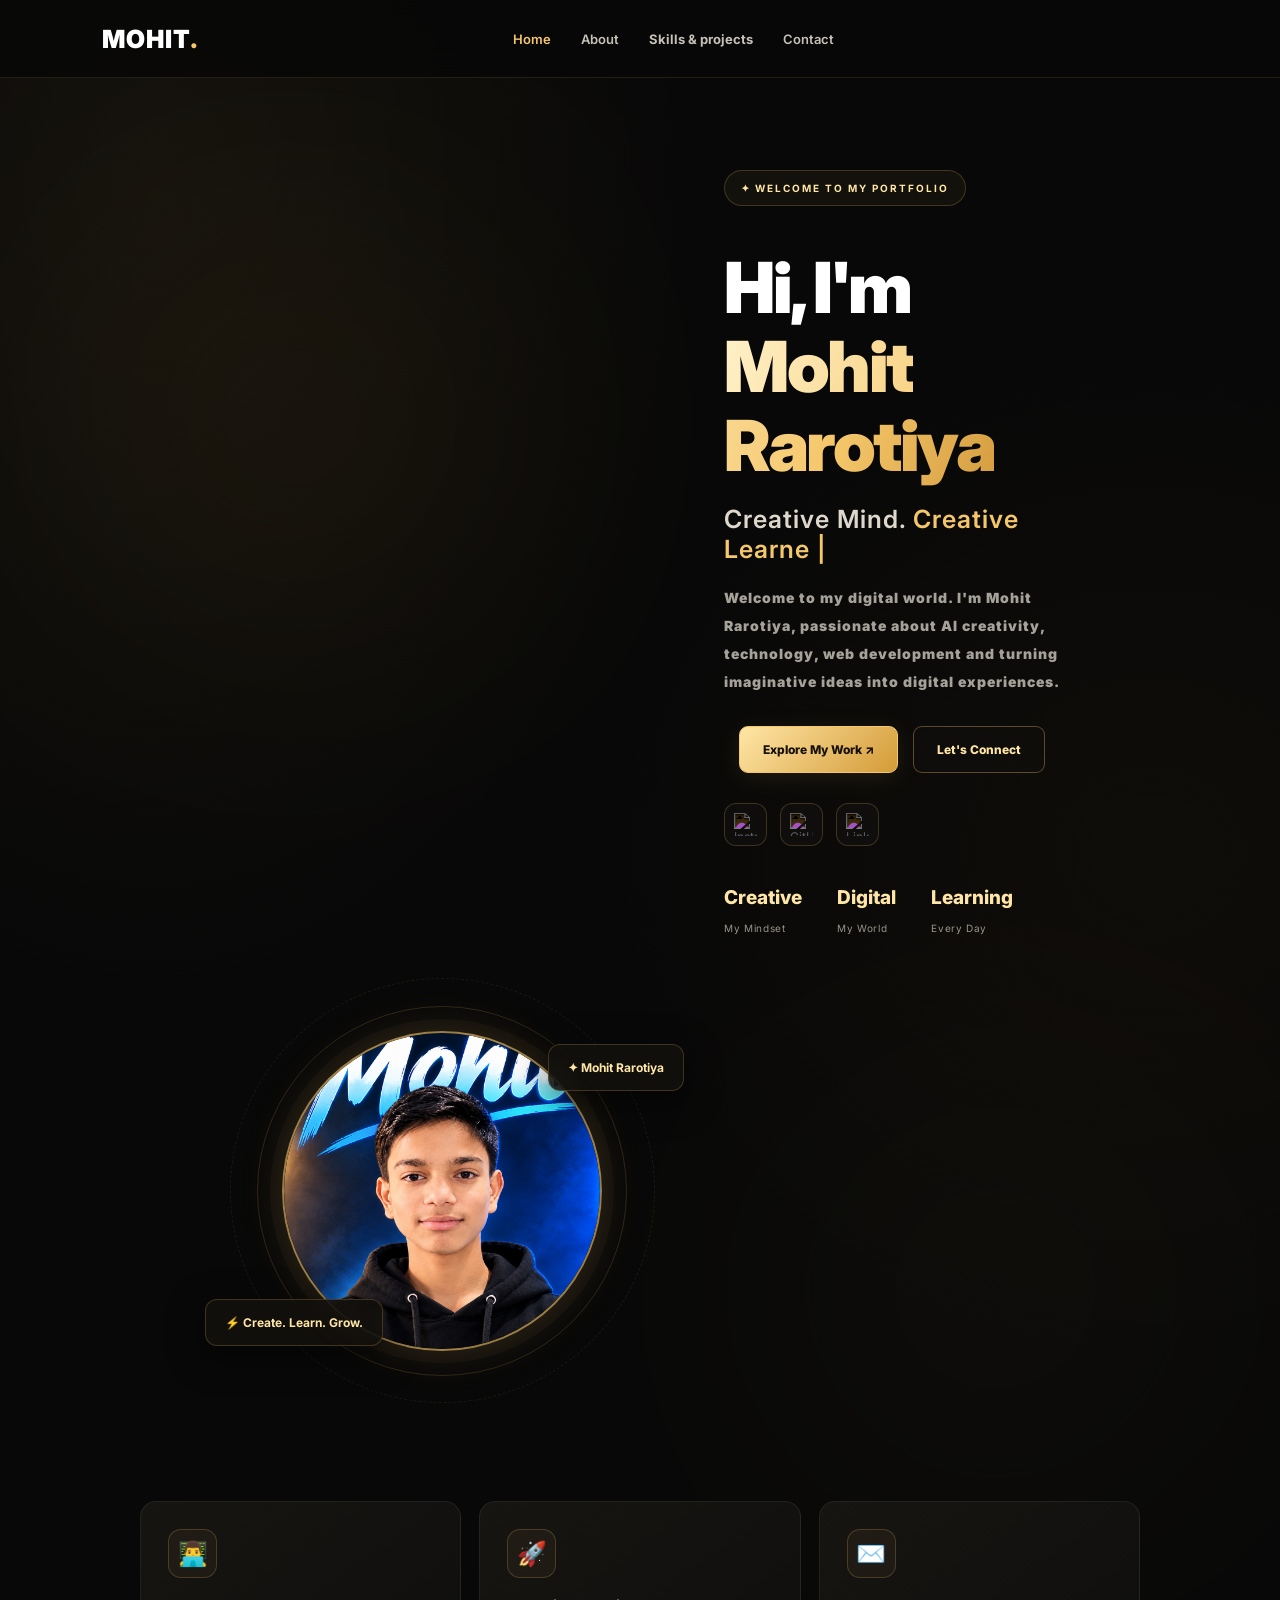
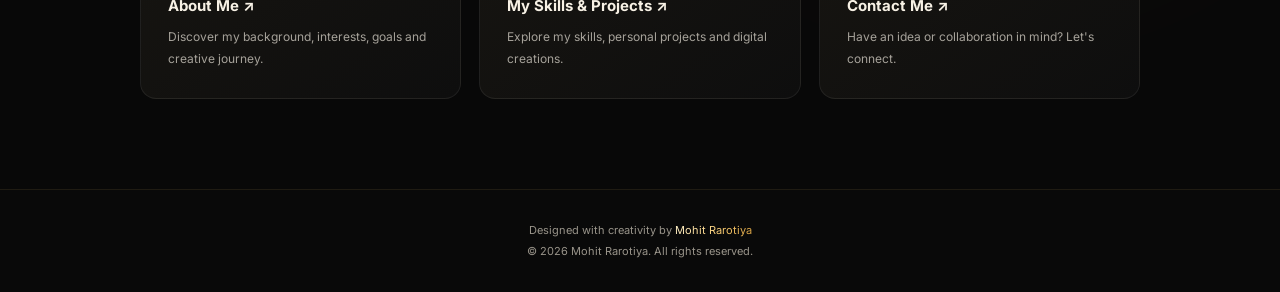
==== commit ebe8a147: "Update index.html" ====
--- a/index.html
+++ b/index.html
@@ -729,10 +729,8 @@
             <a href="about.html">About</a>
             <a href="skills.html"><b>Skills &amp; projects</b></a>
             <a href="contact.html">Contact</a>
-            <a href="index.html" class="logo">
-  <img src="logo.png" alt="Mohit Logo">
-  <span>Mohit</span>
-            </a>
+            <a href="index.html" class="logo"
+                </a>
         </nav>
     </header>
 
